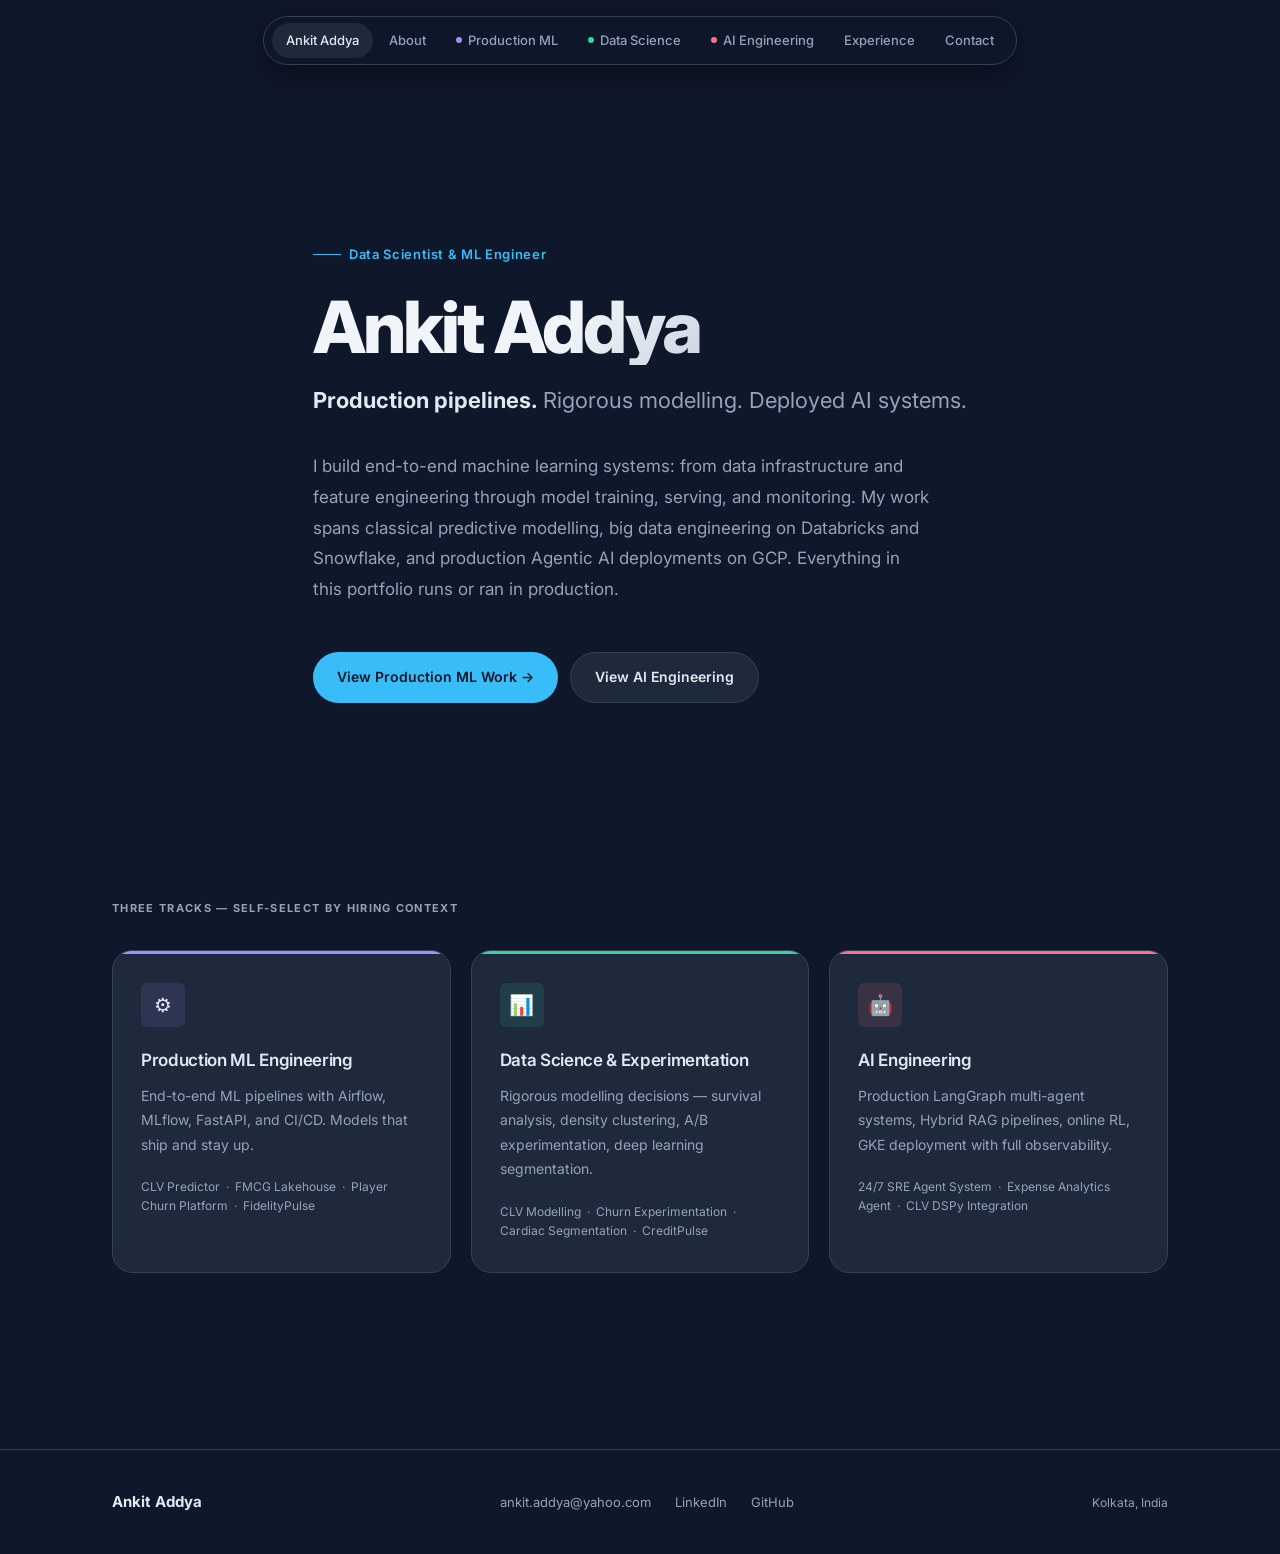
==== index.html @ f69536aa "Initial commit: DS/ML engineering portfolio Three-track static portfolio (Production ML, Data Scienc" ====
<!DOCTYPE html>
<html lang="en">
<head>
  <meta charset="UTF-8">
  <meta name="viewport" content="width=device-width, initial-scale=1.0">
  <title>Ankit Addya — Data Scientist & ML Engineer</title>
  <meta name="description" content="Ankit Addya — DS/ML Portfolio. End-to-end ML pipelines, production AI systems, and rigorous data science.">
  <link rel="preconnect" href="https://fonts.googleapis.com">
  <link rel="preconnect" href="https://fonts.gstatic.com" crossorigin>
  <link href="https://fonts.googleapis.com/css2?family=Inter:wght@400;500;600;700;800&display=swap" rel="stylesheet">
  <link rel="stylesheet" href="css/style.css">
</head>
<body>

<!-- ═══ NAV ══════════════════════════════════════════════════ -->
<nav class="navbar">
  <div class="nav-inner">
    <a href="index.html"      class="nav-link nav-home">Ankit Addya</a>
    <a href="about.html"      class="nav-link">About</a>
    <a href="production-ml.html" class="nav-link" data-track="1">
      <span class="nav-dot"></span>Production ML
    </a>
    <a href="data-science.html"  class="nav-link" data-track="2">
      <span class="nav-dot"></span>Data Science
    </a>
    <a href="ai-engineering.html" class="nav-link" data-track="3">
      <span class="nav-dot"></span>AI Engineering
    </a>
    <a href="experience.html"   class="nav-link">Experience</a>
    <a href="contact.html"      class="nav-link">Contact</a>
    <button class="hamburger" id="hamburger" aria-label="Open menu">
      <span></span><span></span><span></span>
    </button>
  </div>
</nav>

<!-- Mobile menu -->
<div class="mobile-menu" id="mobile-menu">
  <button class="mobile-menu-close" id="mobile-close">✕</button>
  <a href="about.html">About</a>
  <a href="production-ml.html">Production ML Engineering</a>
  <a href="data-science.html">Data Science</a>
  <a href="ai-engineering.html">AI Engineering</a>
  <a href="experience.html">Experience</a>
  <a href="contact.html">Contact</a>
</div>

<!-- ═══ HERO ══════════════════════════════════════════════════ -->
<section class="hero">
  <div class="container">
    <div class="hero-eyebrow">Data Scientist &amp; ML Engineer</div>
    <h1 class="hero-name">Ankit Addya</h1>
    <p class="hero-role">
      <strong>Production pipelines.</strong> Rigorous modelling. Deployed AI systems.
    </p>
    <p class="hero-para">
      I build end-to-end machine learning systems: from data infrastructure and feature engineering
      through model training, serving, and monitoring. My work spans classical predictive modelling,
      big data engineering on Databricks and Snowflake, and production Agentic AI deployments on GCP.
      Everything in this portfolio runs or ran in production.
    </p>
    <div class="hero-cta">
      <a href="production-ml.html" class="btn btn-primary">View Production ML Work →</a>
      <a href="ai-engineering.html" class="btn btn-secondary">View AI Engineering</a>
    </div>
  </div>
</section>

<!-- ═══ TRACK PREVIEW CARDS ══════════════════════════════════ -->
<section class="section" style="padding-top: 0;">
  <div class="container">
    <div class="label" style="margin-bottom: 32px;">Three tracks — self-select by hiring context</div>
    <div class="track-cards">

      <a href="production-ml.html" class="track-card reveal" data-track="1">
        <div class="track-icon">⚙️</div>
        <h3>Production ML Engineering</h3>
        <p>End-to-end ML pipelines with Airflow, MLflow, FastAPI, and CI/CD. Models that ship and stay up.</p>
        <div class="track-projects">
          CLV Predictor &nbsp;·&nbsp; FMCG Lakehouse &nbsp;·&nbsp; Player Churn Platform &nbsp;·&nbsp; FidelityPulse
        </div>
      </a>

      <a href="data-science.html" class="track-card reveal" data-track="2">
        <div class="track-icon">📊</div>
        <h3>Data Science &amp; Experimentation</h3>
        <p>Rigorous modelling decisions — survival analysis, density clustering, A/B experimentation, deep learning segmentation.</p>
        <div class="track-projects">
          CLV Modelling &nbsp;·&nbsp; Churn Experimentation &nbsp;·&nbsp; Cardiac Segmentation &nbsp;·&nbsp; CreditPulse
        </div>
      </a>

      <a href="ai-engineering.html" class="track-card reveal" data-track="3">
        <div class="track-icon">🤖</div>
        <h3>AI Engineering</h3>
        <p>Production LangGraph multi-agent systems, Hybrid RAG pipelines, online RL, GKE deployment with full observability.</p>
        <div class="track-projects">
          24/7 SRE Agent System &nbsp;·&nbsp; Expense Analytics Agent &nbsp;·&nbsp; CLV DSPy Integration
        </div>
      </a>

    </div>
  </div>
</section>

<!-- ═══ FOOTER ════════════════════════════════════════════════ -->
<footer>
  <div class="container">
    <div class="footer-inner">
      <span class="footer-name">Ankit Addya</span>
      <div class="footer-links">
        <a href="mailto:ankit.addya@yahoo.com">ankit.addya@yahoo.com</a>
        <a href="https://linkedin.com/in/ankit-addya-6a6b14159" target="_blank" rel="noopener">LinkedIn</a>
        <a href="https://github.com/addy9051" target="_blank" rel="noopener">GitHub</a>
      </div>
      <span class="footer-copy">Kolkata, India</span>
    </div>
  </div>
</footer>

<script src="js/main.js"></script>
</body>
</html>
---- css/style.css ----
/* ═══════════════════════════════════════════════════════════════
   ANKIT ADDYA — DS/ML PORTFOLIO
   Dark technical theme | Inter font | Blue accent
   ═══════════════════════════════════════════════════════════════ */

/* ── Reset & base ───────────────────────────────────────────── */
*, *::before, *::after { box-sizing: border-box; margin: 0; padding: 0; }
html { scroll-behavior: smooth; font-size: 16px; }
body {
  font-family: 'Inter', system-ui, sans-serif;
  background: #0f172a;
  color: #e2e8f0;
  overflow-x: hidden;
  line-height: 1.6;
}
a { text-decoration: none; color: inherit; }
img { display: block; max-width: 100%; }

/* ── CSS Variables ──────────────────────────────────────────── */
:root {
  --bg:          #0f172a;
  --surface:     #1e293b;
  --surface-2:   #263348;
  --border:      #334155;
  --text:        #e2e8f0;
  --text-muted:  #94a3b8;
  --accent:      #38bdf8;
  --accent-dim:  rgba(56, 189, 248, 0.12);
  --accent-glow: rgba(56, 189, 248, 0.25);

  /* Track colors */
  --t1-color:    #a78bfa;   /* violet  — Production ML */
  --t1-dim:      rgba(167,139,250,0.12);
  --t2-color:    #34d399;   /* emerald — Data Science */
  --t2-dim:      rgba(52,211,153,0.12);
  --t3-color:    #fb7185;   /* rose    — AI Engineering */
  --t3-dim:      rgba(251,113,133,0.12);

  --radius-sm:   6px;
  --radius:      12px;
  --radius-lg:   20px;
  --nav-h:       70px;
}

/* ── Utility ────────────────────────────────────────────────── */
.container    { max-width: 1120px; margin: 0 auto; padding: 0 32px; }
.section      { padding: 96px 0; }
.section-sm   { padding: 64px 0; }

/* ── Typography ─────────────────────────────────────────────── */
h1 { font-size: clamp(36px, 6vw, 72px); font-weight: 800; letter-spacing: -0.04em; line-height: 1.05; }
h2 { font-size: clamp(26px, 4vw, 44px); font-weight: 700; letter-spacing: -0.03em; line-height: 1.15; }
h3 { font-size: clamp(18px, 2.5vw, 24px); font-weight: 600; letter-spacing: -0.02em; }
h4 { font-size: 17px; font-weight: 600; }
p  { color: var(--text-muted); line-height: 1.75; }

.label {
  font-size: 11px;
  font-weight: 700;
  letter-spacing: 0.12em;
  text-transform: uppercase;
  color: var(--text-muted);
}

/* ═══════════════════════════════════════════════════════════════
   NAVIGATION
   ═══════════════════════════════════════════════════════════════ */
.navbar {
  position: fixed;
  top: 16px;
  left: 50%;
  transform: translateX(-50%);
  z-index: 1000;
  width: max-content;
  max-width: calc(100vw - 32px);
}

.nav-inner {
  display: flex;
  align-items: center;
  gap: 2px;
  background: rgba(15,23,42,0.88);
  backdrop-filter: blur(16px);
  -webkit-backdrop-filter: blur(16px);
  border: 1px solid var(--border);
  border-radius: 999px;
  padding: 6px 8px;
  box-shadow: 0 8px 32px rgba(0,0,0,0.4);
}

.nav-link {
  display: inline-flex;
  align-items: center;
  gap: 6px;
  padding: 7px 14px;
  border-radius: 999px;
  font-size: 13px;
  font-weight: 500;
  color: var(--text-muted);
  transition: color 0.2s, background 0.2s;
  white-space: nowrap;
}
.nav-link:hover { color: var(--text); background: var(--surface); }
.nav-link.active { color: var(--text); background: var(--surface); }

.nav-dot {
  width: 6px; height: 6px;
  border-radius: 50%;
  display: inline-block;
}
.nav-link[data-track="1"] .nav-dot { background: var(--t1-color); }
.nav-link[data-track="2"] .nav-dot { background: var(--t2-color); }
.nav-link[data-track="3"] .nav-dot { background: var(--t3-color); }

/* ── Hamburger (mobile) ──────────────────────────────────────── */
.hamburger {
  display: none;
  flex-direction: column;
  gap: 5px;
  cursor: pointer;
  padding: 8px 14px;
  background: none;
  border: none;
}
.hamburger span {
  display: block;
  width: 22px; height: 2px;
  background: var(--text-muted);
  border-radius: 2px;
  transition: 0.3s;
}
.mobile-menu {
  display: none;
  position: fixed;
  inset: 0;
  background: var(--bg);
  z-index: 999;
  flex-direction: column;
  align-items: center;
  justify-content: center;
  gap: 24px;
}
.mobile-menu.open { display: flex; }
.mobile-menu a {
  font-size: 20px;
  font-weight: 600;
  color: var(--text-muted);
  transition: color 0.2s;
}
.mobile-menu a:hover { color: var(--text); }
.mobile-menu-close {
  position: absolute;
  top: 20px; right: 24px;
  background: none; border: none;
  color: var(--text-muted); font-size: 28px;
  cursor: pointer;
}

/* ═══════════════════════════════════════════════════════════════
   HERO
   ═══════════════════════════════════════════════════════════════ */
.hero {
  min-height: 100vh;
  display: flex;
  flex-direction: column;
  justify-content: center;
  padding: 120px 0 80px;
}

.hero-eyebrow {
  display: inline-flex;
  align-items: center;
  gap: 8px;
  font-size: 13px;
  font-weight: 600;
  color: var(--accent);
  letter-spacing: 0.05em;
  margin-bottom: 24px;
}
.hero-eyebrow::before {
  content: '';
  display: block;
  width: 28px; height: 1px;
  background: var(--accent);
}

.hero-name {
  background: linear-gradient(135deg, #f1f5f9 40%, #94a3b8);
  -webkit-background-clip: text;
  -webkit-text-fill-color: transparent;
  background-clip: text;
  margin-bottom: 16px;
}

.hero-role {
  font-size: clamp(16px, 2.5vw, 22px);
  font-weight: 400;
  color: var(--text-muted);
  margin-bottom: 32px;
}
.hero-role strong { color: var(--text); }

.hero-para {
  max-width: 620px;
  font-size: clamp(15px, 2vw, 17px);
  color: var(--text-muted);
  line-height: 1.8;
  margin-bottom: 48px;
}

.hero-cta {
  display: flex;
  flex-wrap: wrap;
  gap: 12px;
}

/* ── Buttons ─────────────────────────────────────────────────── */
.btn {
  display: inline-flex;
  align-items: center;
  gap: 8px;
  padding: 13px 24px;
  border-radius: 999px;
  font-size: 14px;
  font-weight: 600;
  border: none;
  cursor: pointer;
  transition: transform 0.15s, box-shadow 0.15s, opacity 0.15s;
}
.btn:hover { transform: translateY(-1px); }
.btn-primary {
  background: var(--accent);
  color: #0f172a;
  box-shadow: 0 0 0 0 var(--accent-glow);
}
.btn-primary:hover { box-shadow: 0 0 24px var(--accent-glow); }
.btn-secondary {
  background: var(--surface);
  color: var(--text);
  border: 1px solid var(--border);
}
.btn-secondary:hover { background: var(--surface-2); }
.btn-ghost {
  background: none;
  color: var(--accent);
  padding: 10px 0;
}
.btn-ghost:hover { opacity: 0.75; }

/* ── Track cards (landing) ───────────────────────────────────── */
.track-cards {
  display: grid;
  grid-template-columns: repeat(3, 1fr);
  gap: 20px;
}

.track-card {
  background: var(--surface);
  border: 1px solid var(--border);
  border-radius: var(--radius-lg);
  padding: 32px 28px;
  transition: border-color 0.2s, transform 0.2s;
  position: relative;
  overflow: hidden;
}
.track-card::before {
  content: '';
  position: absolute;
  top: 0; left: 0; right: 0;
  height: 3px;
}
.track-card[data-track="1"]::before { background: var(--t1-color); }
.track-card[data-track="2"]::before { background: var(--t2-color); }
.track-card[data-track="3"]::before { background: var(--t3-color); }
.track-card:hover { transform: translateY(-3px); border-color: transparent; }
.track-card[data-track="1"]:hover { border-color: var(--t1-color); }
.track-card[data-track="2"]:hover { border-color: var(--t2-color); }
.track-card[data-track="3"]:hover { border-color: var(--t3-color); }

.track-icon {
  width: 44px; height: 44px;
  border-radius: var(--radius-sm);
  display: flex; align-items: center; justify-content: center;
  font-size: 20px;
  margin-bottom: 20px;
}
.track-card[data-track="1"] .track-icon { background: var(--t1-dim); }
.track-card[data-track="2"] .track-icon { background: var(--t2-dim); }
.track-card[data-track="3"] .track-icon { background: var(--t3-dim); }

.track-card h3 { font-size: 17px; margin-bottom: 10px; }
.track-card p { font-size: 14px; margin-bottom: 20px; }
.track-projects {
  font-size: 12px;
  color: var(--text-muted);
  line-height: 1.6;
}

/* ═══════════════════════════════════════════════════════════════
   PAGE HEADER (inner pages)
   ═══════════════════════════════════════════════════════════════ */
.page-header {
  padding: 128px 0 64px;
  border-bottom: 1px solid var(--border);
  margin-bottom: 80px;
}
.page-header .label { margin-bottom: 16px; }
.track-badge {
  display: inline-flex;
  align-items: center;
  gap: 8px;
  font-size: 12px;
  font-weight: 600;
  padding: 5px 12px;
  border-radius: 999px;
  margin-bottom: 20px;
}
.track-badge[data-track="1"] { background: var(--t1-dim); color: var(--t1-color); }
.track-badge[data-track="2"] { background: var(--t2-dim); color: var(--t2-color); }
.track-badge[data-track="3"] { background: var(--t3-dim); color: var(--t3-color); }

.page-header p {
  font-size: clamp(15px, 2vw, 18px);
  max-width: 680px;
  margin-top: 16px;
}
.page-tagline {
  font-size: clamp(16px, 2.5vw, 22px);
  color: var(--text);
  font-weight: 400;
  font-style: italic;
  margin-top: 20px;
  padding-left: 20px;
  border-left: 3px solid var(--accent);
  line-height: 1.5;
  max-width: 680px;
}

/* ═══════════════════════════════════════════════════════════════
   PROJECT SECTIONS
   ═══════════════════════════════════════════════════════════════ */
.project-section {
  margin-bottom: 96px;
  padding-bottom: 96px;
  border-bottom: 1px solid var(--border);
}
.project-section:last-child { border-bottom: none; }

.project-label {
  display: flex;
  align-items: center;
  gap: 12px;
  margin-bottom: 12px;
}
.project-num {
  width: 28px; height: 28px;
  border-radius: 50%;
  display: flex; align-items: center; justify-content: center;
  font-size: 12px;
  font-weight: 700;
}
.t1 .project-num { background: var(--t1-dim); color: var(--t1-color); }
.t2 .project-num { background: var(--t2-dim); color: var(--t2-color); }
.t3 .project-num { background: var(--t3-dim); color: var(--t3-color); }

.project-section h2 { margin-bottom: 8px; }
.project-section > p.lead {
  font-size: 16px;
  max-width: 720px;
  margin-bottom: 40px;
  color: var(--text-muted);
}

/* Honest labels */
.honest-label {
  display: inline-flex;
  align-items: center;
  gap: 8px;
  font-size: 12px;
  font-weight: 600;
  padding: 6px 12px;
  border-radius: var(--radius-sm);
  background: rgba(251,191,36,0.1);
  color: #fbbf24;
  border: 1px solid rgba(251,191,36,0.25);
  margin-bottom: 20px;
}
.honest-label.wip {
  background: rgba(251,113,133,0.1);
  color: #fb7185;
  border-color: rgba(251,113,133,0.25);
}

/* ── Architecture Diagrams ───────────────────────────────────── */
.arch-diagram {
  background: #090e1a;
  border: 1px solid var(--border);
  border-radius: var(--radius);
  padding: 28px 32px;
  font-family: 'JetBrains Mono', 'Fira Code', 'Cascadia Code', monospace;
  font-size: 13px;
  line-height: 1.8;
  color: #7dd3fc;
  overflow-x: auto;
  margin: 28px 0;
  white-space: pre;
  tab-size: 4;
}
.arch-diagram .dim  { color: var(--text-muted); }
.arch-diagram .hi   { color: #a78bfa; }
.arch-diagram .hi2  { color: #34d399; }
.arch-diagram .hi3  { color: #fb7185; }
.arch-diagram .arrow{ color: #64748b; }

/* ── Tech Badges ─────────────────────────────────────────────── */
.tech-stack {
  display: flex;
  flex-wrap: wrap;
  gap: 8px;
  margin: 24px 0;
}
.badge {
  font-size: 12px;
  font-weight: 600;
  padding: 4px 10px;
  border-radius: var(--radius-sm);
  background: var(--surface);
  color: var(--text-muted);
  border: 1px solid var(--border);
  letter-spacing: 0.02em;
}

/* ── Two-column layout ───────────────────────────────────────── */
.two-col {
  display: grid;
  grid-template-columns: 1fr 1fr;
  gap: 32px;
  margin: 32px 0;
}
.three-col {
  display: grid;
  grid-template-columns: repeat(3, 1fr);
  gap: 24px;
  margin: 32px 0;
}

/* ── Info Cards ──────────────────────────────────────────────── */
.card {
  background: var(--surface);
  border: 1px solid var(--border);
  border-radius: var(--radius);
  padding: 24px;
}
.card h4 { margin-bottom: 10px; }
.card p  { font-size: 14px; }
.card ul { padding-left: 18px; }
.card li { font-size: 14px; color: var(--text-muted); margin-bottom: 6px; line-height: 1.6; }

.card-accent {
  border-left: 3px solid var(--accent);
}
.card.t1 { border-left-color: var(--t1-color); }
.card.t2 { border-left-color: var(--t2-color); }
.card.t3 { border-left-color: var(--t3-color); }

/* ── Decision Cards ─────────────────────────────────────────── */
.decision-card {
  background: var(--surface);
  border: 1px solid var(--border);
  border-radius: var(--radius);
  padding: 24px;
}
.decision-card .decision-label {
  font-size: 11px;
  font-weight: 700;
  letter-spacing: 0.1em;
  text-transform: uppercase;
  color: var(--text-muted);
  margin-bottom: 8px;
}
.decision-card h4 { margin-bottom: 16px; }
.decision-row {
  display: flex;
  flex-direction: column;
  gap: 8px;
  font-size: 13px;
}
.decision-row .rejected {
  display: flex; align-items: flex-start; gap: 8px;
  color: #f87171;
}
.decision-row .chosen {
  display: flex; align-items: flex-start; gap: 8px;
  color: #34d399;
}
.decision-row .reason {
  color: var(--text-muted);
  font-size: 13px;
  margin-top: 4px;
  padding-left: 16px;
}

/* ── Metric Highlights ───────────────────────────────────────── */
.metrics-row {
  display: flex;
  flex-wrap: wrap;
  gap: 16px;
  margin: 24px 0;
}
.metric-chip {
  display: flex;
  flex-direction: column;
  gap: 2px;
  background: var(--surface);
  border: 1px solid var(--border);
  border-radius: var(--radius-sm);
  padding: 14px 18px;
  min-width: 120px;
}
.metric-chip .metric-val {
  font-size: 22px;
  font-weight: 700;
  color: var(--text);
  letter-spacing: -0.03em;
}
.metric-chip .metric-label {
  font-size: 11px;
  color: var(--text-muted);
  font-weight: 500;
}

/* ── Tables ──────────────────────────────────────────────────── */
.data-table {
  width: 100%;
  border-collapse: collapse;
  font-size: 13px;
  margin: 24px 0;
}
.data-table th {
  text-align: left;
  padding: 10px 14px;
  background: var(--surface);
  color: var(--text-muted);
  font-size: 11px;
  font-weight: 700;
  letter-spacing: 0.08em;
  text-transform: uppercase;
  border-bottom: 1px solid var(--border);
}
.data-table td {
  padding: 12px 14px;
  border-bottom: 1px solid rgba(51,65,85,0.5);
  color: var(--text-muted);
  vertical-align: top;
}
.data-table td:first-child { color: var(--text); font-weight: 500; }
.data-table tr:last-child td { border-bottom: none; }
.data-table tr:hover td { background: rgba(30,41,59,0.4); }
.score-improved { color: #34d399; font-weight: 700; }
.score-low      { color: #f87171; }
.score-high     { color: var(--accent); }

/* ── Timeline (Phase evolution) ──────────────────────────────── */
.phase-timeline {
  position: relative;
  padding-left: 32px;
  margin: 32px 0;
}
.phase-timeline::before {
  content: '';
  position: absolute;
  left: 9px; top: 0; bottom: 0;
  width: 2px;
  background: var(--border);
}
.phase-item {
  position: relative;
  margin-bottom: 28px;
}
.phase-item::before {
  content: '';
  position: absolute;
  left: -27px; top: 6px;
  width: 10px; height: 10px;
  border-radius: 50%;
  background: var(--t3-color);
  border: 2px solid var(--bg);
}
.phase-item h4 { font-size: 14px; margin-bottom: 4px; }
.phase-item p  { font-size: 13px; }

/* ── SLO Cards ───────────────────────────────────────────────── */
.slo-grid {
  display: grid;
  grid-template-columns: repeat(4, 1fr);
  gap: 16px;
  margin: 28px 0;
}
.slo-card {
  background: var(--surface);
  border: 1px solid var(--border);
  border-radius: var(--radius);
  padding: 20px;
  text-align: center;
}
.slo-card .slo-val {
  font-size: 24px;
  font-weight: 800;
  color: var(--t3-color);
  letter-spacing: -0.03em;
  line-height: 1;
  margin-bottom: 8px;
}
.slo-card .slo-metric {
  font-size: 11px;
  font-weight: 700;
  color: var(--text);
  margin-bottom: 4px;
}
.slo-card .slo-desc {
  font-size: 11px;
  color: var(--text-muted);
  line-height: 1.5;
}

/* ── Section sub-header ──────────────────────────────────────── */
.sub-section {
  margin: 48px 0 28px;
}
.sub-section h3 {
  font-size: 18px;
  margin-bottom: 8px;
  display: flex;
  align-items: center;
  gap: 10px;
}
.sub-section h3::after {
  content: '';
  flex: 1;
  height: 1px;
  background: var(--border);
}
.sub-section > p { font-size: 14px; max-width: 700px; }

/* ── RL Architecture ─────────────────────────────────────────── */
.rl-split {
  display: grid;
  grid-template-columns: 1fr 1fr;
  gap: 24px;
  margin: 24px 0;
}

/* ── Scorecard ───────────────────────────────────────────────── */
.scorecard-row {
  display: grid;
  grid-template-columns: 2fr 1fr 1fr;
  gap: 16px;
  align-items: center;
  padding: 14px 0;
  border-bottom: 1px solid rgba(51,65,85,0.5);
  font-size: 14px;
}
.scorecard-row:first-child { border-top: 1px solid var(--border); }
.scorecard-row .area { color: var(--text); }
.score-bar-wrap {
  display: flex; align-items: center; gap: 8px;
}
.score-bar {
  flex: 1; height: 4px;
  background: var(--border);
  border-radius: 2px;
  overflow: hidden;
}
.score-bar-fill {
  height: 100%;
  border-radius: 2px;
  background: var(--t3-color);
}
.score-bar-fill.improved { background: #34d399; }
.score-text { font-size: 12px; font-weight: 700; color: var(--text-muted); min-width: 24px; }

/* ── Professional Work (distinct styling) ─────────────────────── */
.pro-work-section {
  background: var(--surface);
  border: 1px solid var(--border);
  border-radius: var(--radius-lg);
  padding: 40px;
  margin-top: 80px;
  position: relative;
  overflow: hidden;
}
.pro-work-section::before {
  content: '';
  position: absolute;
  top: 0; left: 0;
  right: 0; height: 3px;
  background: linear-gradient(90deg, #fbbf24, #f59e0b);
}
.pro-badge {
  display: inline-flex;
  align-items: center;
  gap: 6px;
  font-size: 11px;
  font-weight: 700;
  letter-spacing: 0.1em;
  text-transform: uppercase;
  background: rgba(251,191,36,0.1);
  color: #fbbf24;
  border: 1px solid rgba(251,191,36,0.25);
  padding: 4px 10px;
  border-radius: 999px;
  margin-bottom: 20px;
}
.pro-work-grid {
  display: grid;
  grid-template-columns: 1fr 1fr;
  gap: 28px;
  margin-top: 28px;
}
.pro-project {
  background: var(--bg);
  border: 1px solid var(--border);
  border-radius: var(--radius);
  padding: 24px;
}
.pro-project h4 { margin-bottom: 8px; }
.pro-project .employer { font-size: 12px; color: var(--text-muted); margin-bottom: 14px; }
.pro-project ul { padding-left: 18px; }
.pro-project li { font-size: 13px; color: var(--text-muted); margin-bottom: 5px; line-height: 1.6; }

/* ═══════════════════════════════════════════════════════════════
   ABOUT PAGE
   ═══════════════════════════════════════════════════════════════ */
.about-layout {
  display: grid;
  grid-template-columns: 1fr 340px;
  gap: 64px;
  align-items: start;
}
.about-content .about-para {
  font-size: clamp(15px, 2vw, 17px);
  color: var(--text-muted);
  line-height: 1.85;
  margin-bottom: 28px;
}
.about-sidebar {
  position: sticky;
  top: 96px;
}
.sidebar-card {
  background: var(--surface);
  border: 1px solid var(--border);
  border-radius: var(--radius);
  padding: 28px;
  margin-bottom: 20px;
}
.contact-link {
  display: flex;
  align-items: center;
  gap: 10px;
  font-size: 14px;
  color: var(--text-muted);
  padding: 10px 0;
  border-bottom: 1px solid var(--border);
  transition: color 0.2s;
}
.contact-link:last-child { border-bottom: none; }
.contact-link:hover { color: var(--accent); }
.contact-link svg { width: 16px; height: 16px; flex-shrink: 0; }

/* ═══════════════════════════════════════════════════════════════
   EXPERIENCE PAGE
   ═══════════════════════════════════════════════════════════════ */
.exp-timeline {
  max-width: 800px;
  margin: 0 auto;
}
.exp-employer {
  margin-bottom: 60px;
}
.exp-employer-header {
  display: flex;
  align-items: flex-start;
  gap: 20px;
  margin-bottom: 32px;
  padding-bottom: 24px;
  border-bottom: 1px solid var(--border);
}
.exp-employer-logo {
  width: 48px; height: 48px;
  border-radius: var(--radius-sm);
  background: var(--surface);
  border: 1px solid var(--border);
  display: flex; align-items: center; justify-content: center;
  font-size: 18px;
  flex-shrink: 0;
}
.exp-employer-header h3 { font-size: 20px; margin-bottom: 4px; }
.exp-employer-header .meta { font-size: 13px; color: var(--text-muted); }

.exp-role {
  margin-bottom: 28px;
  padding-left: 68px;
}
.exp-role-header {
  display: flex;
  align-items: baseline;
  gap: 16px;
  margin-bottom: 12px;
}
.exp-role-header h4 { font-size: 15px; }
.exp-role-period {
  font-size: 12px;
  color: var(--text-muted);
  white-space: nowrap;
}
.exp-role ul { padding-left: 18px; }
.exp-role li { font-size: 14px; color: var(--text-muted); margin-bottom: 6px; line-height: 1.65; }

/* ═══════════════════════════════════════════════════════════════
   CONTACT PAGE
   ═══════════════════════════════════════════════════════════════ */
.contact-grid {
  display: grid;
  grid-template-columns: repeat(2, 1fr);
  gap: 20px;
  max-width: 600px;
}
.contact-card {
  background: var(--surface);
  border: 1px solid var(--border);
  border-radius: var(--radius);
  padding: 24px;
  display: flex;
  align-items: center;
  gap: 16px;
  transition: border-color 0.2s, transform 0.15s;
}
.contact-card:hover {
  border-color: var(--accent);
  transform: translateY(-2px);
}
.contact-card svg { width: 22px; height: 22px; color: var(--accent); flex-shrink: 0; }
.contact-card .contact-type { font-size: 11px; color: var(--text-muted); font-weight: 600; text-transform: uppercase; letter-spacing: 0.08em; }
.contact-card .contact-val  { font-size: 14px; color: var(--text); font-weight: 500; margin-top: 2px; }

/* ═══════════════════════════════════════════════════════════════
   FOOTER
   ═══════════════════════════════════════════════════════════════ */
footer {
  border-top: 1px solid var(--border);
  padding: 40px 0;
  margin-top: 80px;
}
.footer-inner {
  display: flex;
  align-items: center;
  justify-content: space-between;
  flex-wrap: wrap;
  gap: 16px;
}
.footer-name { font-size: 15px; font-weight: 700; }
.footer-links { display: flex; gap: 24px; }
.footer-links a { font-size: 13px; color: var(--text-muted); transition: color 0.2s; }
.footer-links a:hover { color: var(--text); }
.footer-copy { font-size: 12px; color: var(--text-muted); }

/* ── GitHub link ─────────────────────────────────────────────── */
.github-link {
  display: inline-flex;
  align-items: center;
  gap: 8px;
  font-size: 13px;
  font-weight: 600;
  color: var(--text-muted);
  border: 1px solid var(--border);
  padding: 7px 14px;
  border-radius: 999px;
  transition: color 0.2s, border-color 0.2s;
  margin-top: 16px;
}
.github-link:hover { color: var(--text); border-color: var(--text-muted); }
.github-link svg { width: 15px; height: 15px; }

/* ── Private repo note ───────────────────────────────────────── */
.private-note {
  display: inline-flex;
  align-items: center;
  gap: 6px;
  font-size: 12px;
  color: var(--text-muted);
  background: var(--surface);
  border: 1px solid var(--border);
  padding: 5px 12px;
  border-radius: 999px;
  margin-top: 16px;
}

/* ── Divider ─────────────────────────────────────────────────── */
.divider {
  height: 1px;
  background: var(--border);
  margin: 48px 0;
}

/* ── Key Points list ─────────────────────────────────────────── */
.key-points { padding-left: 0; list-style: none; }
.key-points li {
  display: flex; align-items: flex-start; gap: 10px;
  font-size: 14px; color: var(--text-muted);
  margin-bottom: 10px; line-height: 1.65;
}
.key-points li::before {
  content: '→';
  color: var(--accent);
  flex-shrink: 0;
  margin-top: 1px;
}

/* ═══════════════════════════════════════════════════════════════
   RESPONSIVE
   ═══════════════════════════════════════════════════════════════ */
@media (max-width: 900px) {
  .nav-inner .nav-link:not(.nav-home) { display: none; }
  .hamburger { display: flex; }
  .track-cards    { grid-template-columns: 1fr; }
  .two-col        { grid-template-columns: 1fr; }
  .three-col      { grid-template-columns: 1fr 1fr; }
  .slo-grid       { grid-template-columns: repeat(2, 1fr); }
  .about-layout   { grid-template-columns: 1fr; }
  .pro-work-grid  { grid-template-columns: 1fr; }
  .contact-grid   { grid-template-columns: 1fr; }
  .rl-split       { grid-template-columns: 1fr; }
  .arch-diagram   { font-size: 11px; }
}

@media (max-width: 600px) {
  .container { padding: 0 20px; }
  .section { padding: 64px 0; }
  .three-col { grid-template-columns: 1fr; }
  .slo-grid  { grid-template-columns: 1fr 1fr; }
  .scorecard-row { grid-template-columns: 1fr 80px 80px; gap: 8px; font-size: 12px; }
  .footer-inner { flex-direction: column; align-items: flex-start; }
  .hero-cta { flex-direction: column; }
  .btn { justify-content: center; }
  .exp-role { padding-left: 0; }
}

/* ── Scroll-reveal ───────────────────────────────────────────── */
.reveal {
  opacity: 0;
  transform: translateY(20px);
  transition: opacity 0.5s ease, transform 0.5s ease;
}
.reveal.visible {
  opacity: 1;
  transform: translateY(0);
}

/* ── Highlight text ──────────────────────────────────────────── */
.hl-accent { color: var(--accent); }
.hl-t1     { color: var(--t1-color); }
.hl-t2     { color: var(--t2-color); }
.hl-t3     { color: var(--t3-color); }
.hl-yellow { color: #fbbf24; }
.text-strong { color: var(--text); font-weight: 600; }
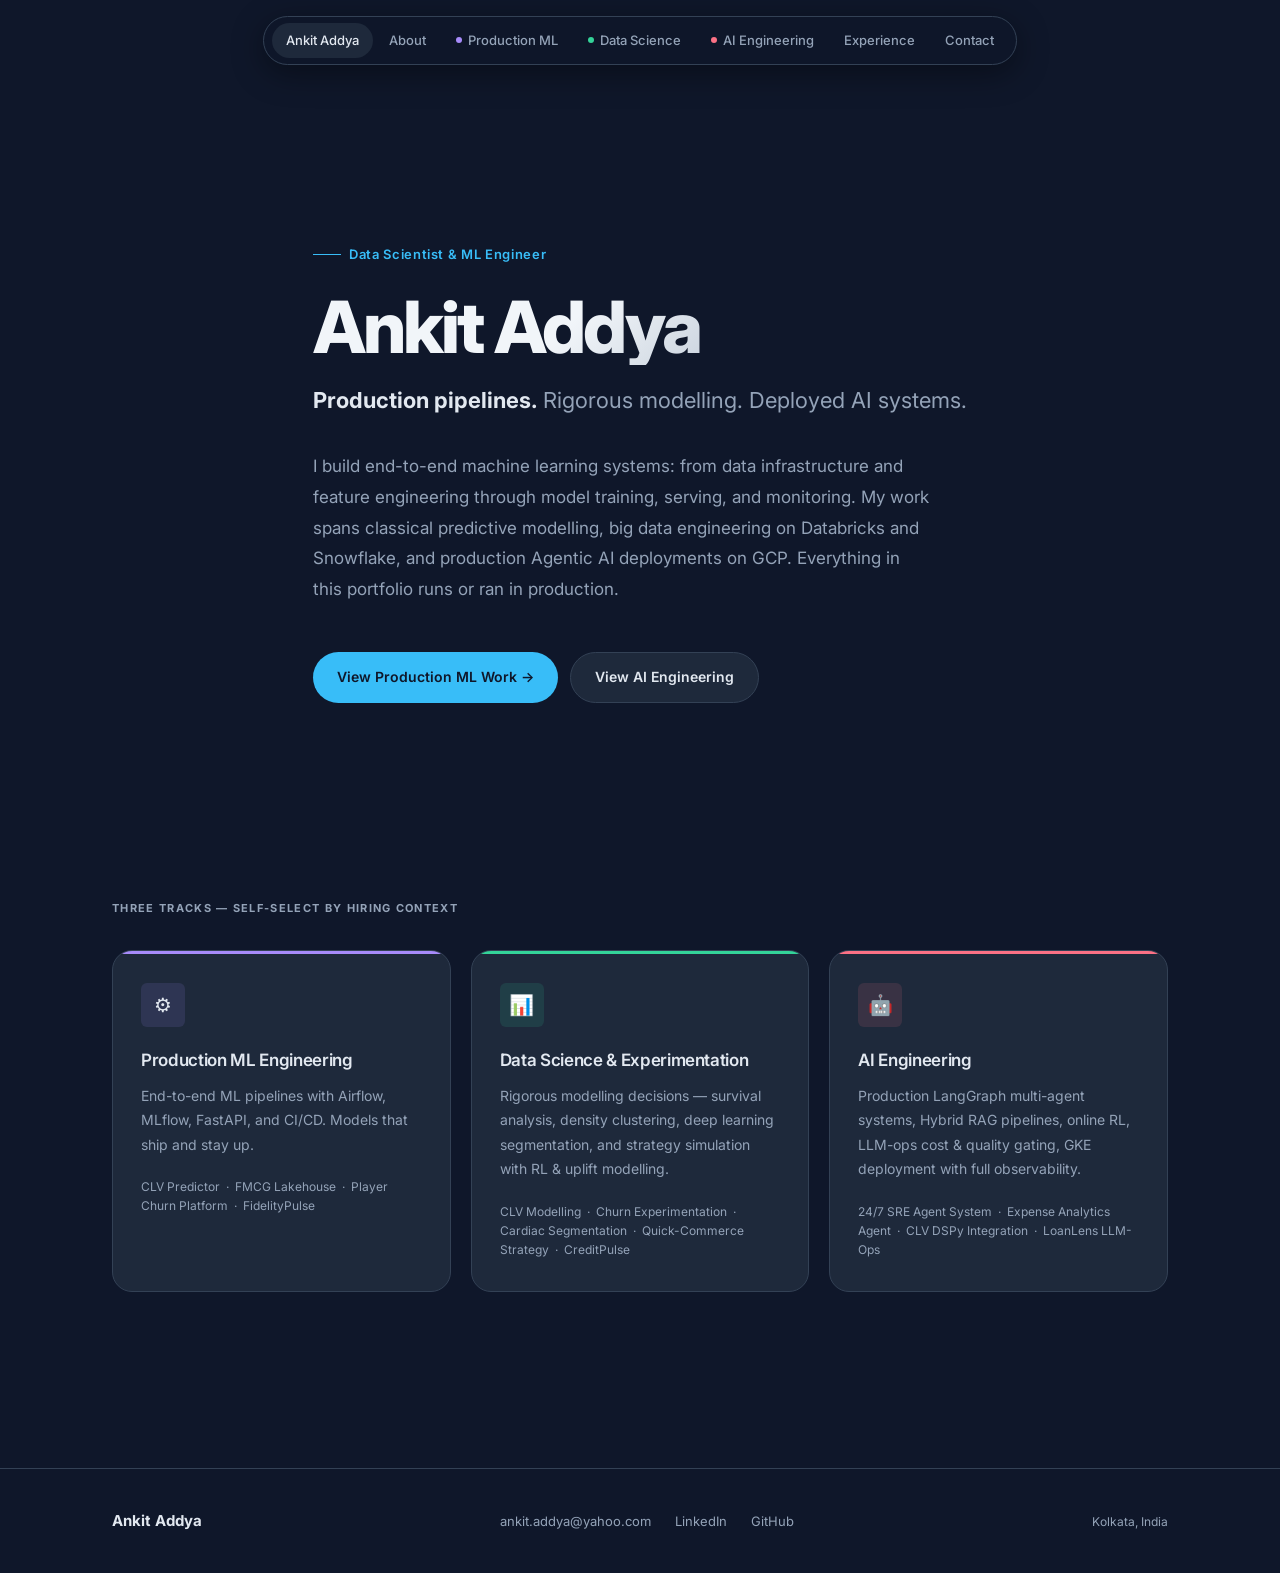
==== commit 8d9a22d2: "feat: add LoanLens LLM-Ops project case study to AI Engineering portfolio and Instamart-vs-Blinkit t" ====
--- a/index.html
+++ b/index.html
@@ -84,18 +84,18 @@
       <a href="data-science.html" class="track-card reveal" data-track="2">
         <div class="track-icon">📊</div>
         <h3>Data Science &amp; Experimentation</h3>
-        <p>Rigorous modelling decisions — survival analysis, density clustering, A/B experimentation, deep learning segmentation.</p>
+        <p>Rigorous modelling decisions — survival analysis, density clustering, deep learning segmentation, and strategy simulation with RL &amp; uplift modelling.</p>
         <div class="track-projects">
-          CLV Modelling &nbsp;·&nbsp; Churn Experimentation &nbsp;·&nbsp; Cardiac Segmentation &nbsp;·&nbsp; CreditPulse
+          CLV Modelling &nbsp;·&nbsp; Churn Experimentation &nbsp;·&nbsp; Cardiac Segmentation &nbsp;·&nbsp; Quick-Commerce Strategy &nbsp;·&nbsp; CreditPulse
         </div>
       </a>
 
       <a href="ai-engineering.html" class="track-card reveal" data-track="3">
         <div class="track-icon">🤖</div>
         <h3>AI Engineering</h3>
-        <p>Production LangGraph multi-agent systems, Hybrid RAG pipelines, online RL, GKE deployment with full observability.</p>
+        <p>Production LangGraph multi-agent systems, Hybrid RAG pipelines, online RL, LLM-ops cost &amp; quality gating, GKE deployment with full observability.</p>
         <div class="track-projects">
-          24/7 SRE Agent System &nbsp;·&nbsp; Expense Analytics Agent &nbsp;·&nbsp; CLV DSPy Integration
+          24/7 SRE Agent System &nbsp;·&nbsp; Expense Analytics Agent &nbsp;·&nbsp; CLV DSPy Integration &nbsp;·&nbsp; LoanLens LLM-Ops
         </div>
       </a>
 
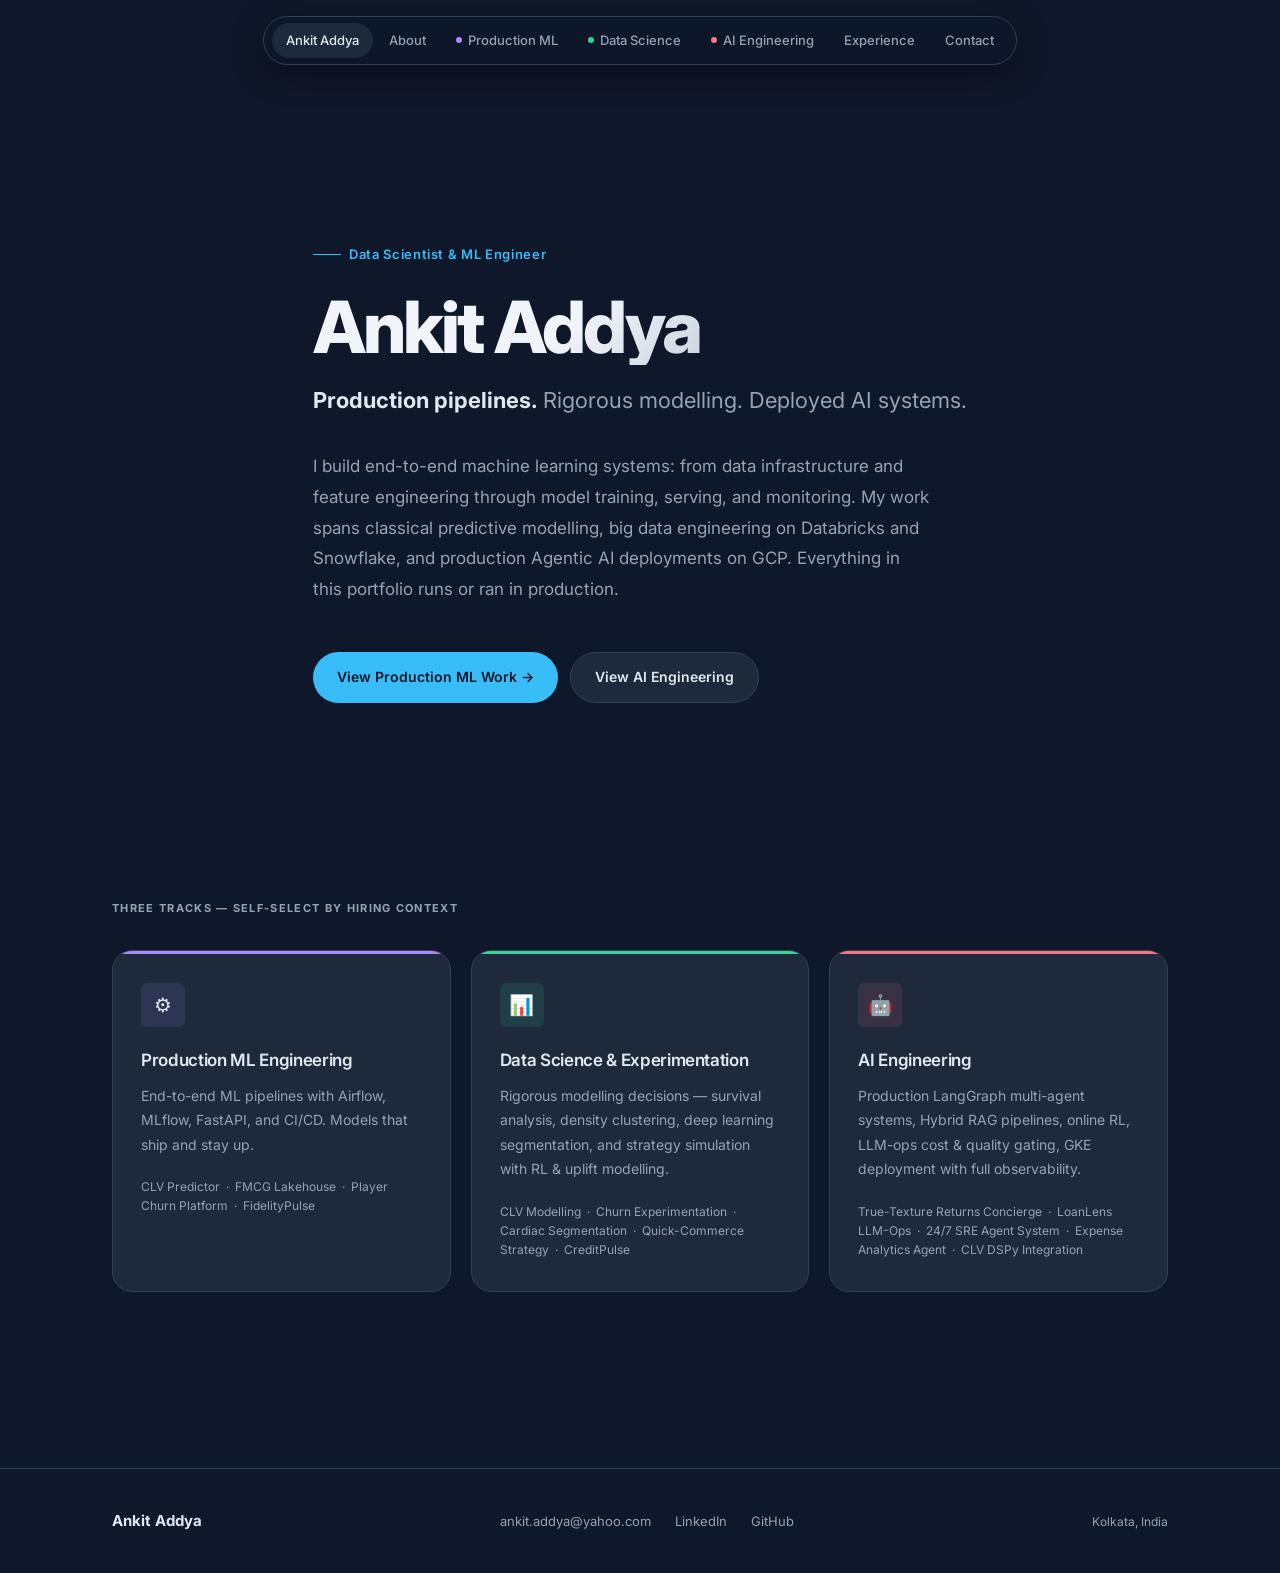
==== commit f10eaf56: "feat: implement True-Texture project architecture, modular CSS, and supporting JavaScript utilities." ====
--- a/index.html
+++ b/index.html
@@ -95,7 +95,7 @@
         <h3>AI Engineering</h3>
         <p>Production LangGraph multi-agent systems, Hybrid RAG pipelines, online RL, LLM-ops cost &amp; quality gating, GKE deployment with full observability.</p>
         <div class="track-projects">
-          24/7 SRE Agent System &nbsp;·&nbsp; Expense Analytics Agent &nbsp;·&nbsp; CLV DSPy Integration &nbsp;·&nbsp; LoanLens LLM-Ops
+          True-Texture Returns Concierge &nbsp;·&nbsp; LoanLens LLM-Ops &nbsp;·&nbsp; 24/7 SRE Agent System &nbsp;·&nbsp; Expense Analytics Agent &nbsp;·&nbsp; CLV DSPy Integration
         </div>
       </a>
 
--- a/css/style.css
+++ b/css/style.css
@@ -295,6 +295,34 @@
   color: var(--text-muted);
   line-height: 1.6;
 }
+
+/* Animated live project counter — track-page headers */
+.header-count {
+  display: inline-flex;
+  align-items: baseline;
+  gap: 9px;
+  margin-top: 28px;
+  padding: 11px 20px;
+  border: 1px solid var(--border);
+  border-radius: var(--radius-sm);
+  background: var(--surface);
+}
+.header-count .count-num {
+  font-size: 40px;
+  font-weight: 800;
+  line-height: 1;
+  font-variant-numeric: tabular-nums;
+}
+.header-count .count-word {
+  font-size: 12px;
+  font-weight: 600;
+  text-transform: uppercase;
+  letter-spacing: 0.06em;
+  color: var(--text-muted);
+}
+.header-count[data-track="1"] .count-num { color: var(--t1-color); }
+.header-count[data-track="2"] .count-num { color: var(--t2-color); }
+.header-count[data-track="3"] .count-num { color: var(--t3-color); }
 
 /* ═══════════════════════════════════════════════════════════════
    PAGE HEADER (inner pages)
